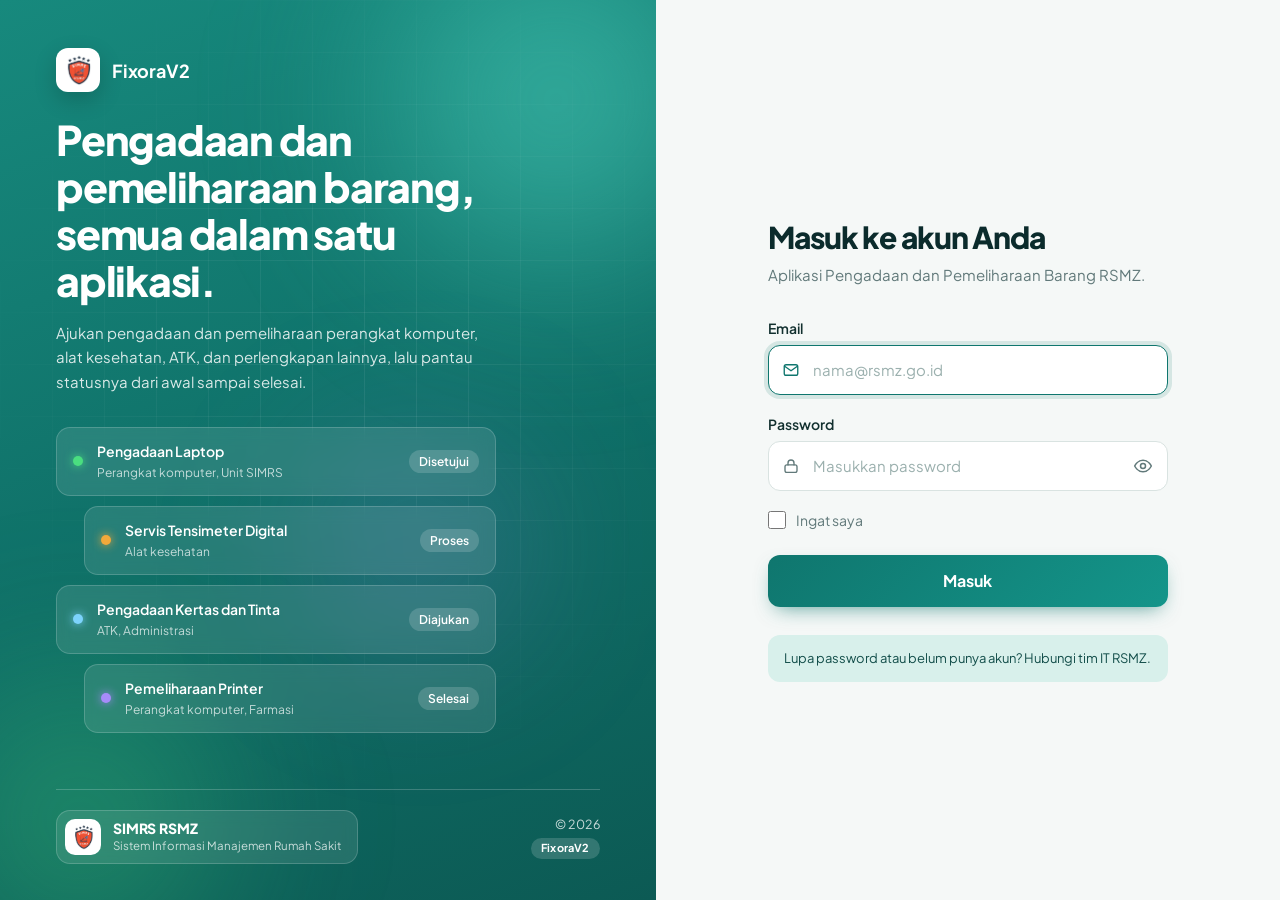
==== projects/fixora.html @ f847ec8a "Update portfolio projects and pages" ====
<!DOCTYPE html>
<html lang="id">
<head>
    <meta charset="UTF-8">
    <meta name="viewport" content="width=device-width, initial-scale=1.0">
    <title>Masuk - FixoraV2</title>
    <!-- Menggunakan gambar placeholder karena gambar asli ada di Laravel -->
    <link rel="icon" href="https://via.placeholder.com/32" type="image/png">
    <link rel="preconnect" href="https://fonts.googleapis.com">
    <link rel="preconnect" href="https://fonts.gstatic.com" crossorigin>
    <link href="https://fonts.googleapis.com/css2?family=Plus+Jakarta+Sans:wght@400;500;600;700;800&display=swap" rel="stylesheet">

    <style>
        :root {
            --ink: #0b2b2c;
            --teal: #0f766e;
            --teal-2: #14958a;
            --teal-dark: #0b5c56;
            --mint: #d8f0eb;
            --paper: #f5f8f7;
            --card: #ffffff;
            --text: #12302f;
            --muted: #61797a;
            --line: #d9e3e1;
            --danger: #c62d3b;
            --amber: #f2a93b;

            --panel-top: #17897d;
            --panel-mid: #0f6f67;
            --panel-bottom: #0c5a54;
        }

        * { box-sizing: border-box; margin: 0; padding: 0; }
        html, body { height: 100%; }

        body {
            font-family: 'Plus Jakarta Sans', system-ui, -apple-system, 'Segoe UI', sans-serif;
            color: var(--text);
            background: var(--paper);
            -webkit-font-smoothing: antialiased;
        }

        .page {
            min-height: 100%;
            display: grid;
            grid-template-columns: 1.05fr 1fr;
        }

        /* ---------- Panel kiri ---------- */
        .brand-panel {
            background: linear-gradient(160deg, var(--panel-top) 0%, var(--panel-mid) 55%, var(--panel-bottom) 100%);
            color: #fff;
            padding: 48px 56px 36px;
            display: flex;
            flex-direction: column;
            justify-content: space-between;
            position: relative;
            overflow: hidden;
        }

        .fx { position: absolute; inset: 0; overflow: hidden; pointer-events: none; z-index: 0; }

        .fx .blob {
            position: absolute;
            border-radius: 50%;
            filter: blur(70px);
            will-change: transform;
        }
        .fx .b1 { width: 520px; height: 520px; right: -160px; top: -160px; background: radial-gradient(circle, rgba(94,234,212,.55), transparent 68%); animation: drift-a 22s ease-in-out infinite; }
        .fx .b2 { width: 440px; height: 440px; left: -140px; bottom: -140px; background: radial-gradient(circle, rgba(74,222,128,.38), transparent 68%); animation: drift-b 28s ease-in-out infinite; }
        .fx .b3 { width: 340px; height: 340px; left: 38%; top: 42%; background: radial-gradient(circle, rgba(167,139,250,.25), transparent 68%); animation: drift-c 34s ease-in-out infinite; }
        @keyframes drift-a { 0%,100%{transform:translate(0,0) scale(1)} 33%{transform:translate(-80px,60px) scale(1.12)} 66%{transform:translate(30px,110px) scale(.94)} }
        @keyframes drift-b { 0%,100%{transform:translate(0,0) scale(1)} 40%{transform:translate(110px,-70px) scale(1.15)} 75%{transform:translate(50px,30px) scale(.92)} }
        @keyframes drift-c { 0%,100%{transform:translate(0,0) scale(1)} 50%{transform:translate(-120px,-50px) scale(1.2)} }

        .fx .grid {
            position: absolute; inset: 0;
            background-image: linear-gradient(rgba(255,255,255,.07) 1px, transparent 1px), linear-gradient(90deg, rgba(255,255,255,.07) 1px, transparent 1px);
            background-size: 52px 52px;
            -webkit-mask-image: radial-gradient(ellipse 80% 65% at 55% 40%, #000 15%, transparent 75%);
                    mask-image: radial-gradient(ellipse 80% 65% at 55% 40%, #000 15%, transparent 75%);
            animation: grid-shift 40s linear infinite;
        }
        @keyframes grid-shift { to { background-position: 52px 52px, 52px 52px; } }

        .fx .sd {
            position: absolute; bottom: -20px; left: var(--x);
            width: var(--s); height: var(--s);
            border-radius: 50%;
            background: var(--c);
            box-shadow: 0 0 14px 2px var(--c);
            opacity: 0;
            animation: rise var(--d) linear var(--delay) infinite;
        }
        @keyframes rise {
            0%   { transform: translate(0,0); opacity: 0; }
            10%  { opacity: .8; }
            50%  { transform: translate(16px,-55vh); }
            90%  { opacity: .6; }
            100% { transform: translate(-12px,-115vh); opacity: 0; }
        }

        .brand, .brand-copy, .brand-foot { position: relative; z-index: 1; }

        .brand { display: flex; align-items: center; gap: 12px; }
        /* Menggunakan logo placeholder karena gambar asli pakai asset Laravel */
        .brand img { width: 44px; height: 44px; object-fit: contain; background: #fff; border-radius: 12px; padding: 5px; box-shadow: 0 8px 22px rgba(0,0,0,.18); }
        .brand span { font-weight: 700; font-size: 18px; letter-spacing: -0.01em; }

        .brand-copy { max-width: 440px; }
        .brand-copy h2 { font-size: clamp(30px, 3.2vw, 42px); line-height: 1.15; font-weight: 800; letter-spacing: -0.03em; }
        .brand-copy p { margin-top: 16px; color: rgba(255,255,255,.84); font-size: 15px; line-height: 1.65; }

        .tickets { margin-top: 32px; display: grid; gap: 10px; }
        .ticket {
            display: flex; align-items: center; gap: 14px;
            background: rgba(255,255,255,.10);
            border: 1px solid rgba(255,255,255,.18);
            border-radius: 14px;
            padding: 14px 16px;
            backdrop-filter: blur(8px);
            -webkit-backdrop-filter: blur(8px);
            animation: ticket-in .65s cubic-bezier(.2,.7,.2,1) both;
            animation-delay: calc(.2s + var(--i) * .09s);
        }
        .ticket .dot { width: 10px; height: 10px; border-radius: 50%; flex: none; box-shadow: 0 0 10px currentColor; }
        .ticket .info { flex: 1; min-width: 0; }
        .ticket .info b { display: block; font-size: 14px; font-weight: 600; }
        .ticket .info small { color: rgba(255,255,255,.72); font-size: 12px; }
        .ticket .badge { font-size: 12px; font-weight: 600; padding: 4px 10px; border-radius: 999px; background: rgba(255,255,255,.16); }
        .ticket:nth-child(even) { margin-left: 28px; }
        @keyframes ticket-in { from { opacity: 0; transform: translateY(14px); } to { opacity: 1; transform: none; } }

        .brand-foot { display: flex; align-items: center; justify-content: space-between; gap: 16px; margin-top: 32px; padding-top: 20px; border-top: 1px solid rgba(255,255,255,.2); }
        .foot-id { display: flex; align-items: center; gap: 12px; padding: 8px 16px 8px 8px; border-radius: 14px; background: rgba(255,255,255,.10); border: 1px solid rgba(255,255,255,.18); backdrop-filter: blur(8px); -webkit-backdrop-filter: blur(8px); }
        .foot-id img { width: 36px; height: 36px; object-fit: contain; background: #fff; border-radius: 10px; padding: 4px; }
        .foot-id strong { display: block; font-size: 14px; font-weight: 800; letter-spacing: -0.01em; line-height: 1.2; }
        .foot-id small { display: block; margin-top: 2px; font-size: 11.5px; color: rgba(255,255,255,.75); line-height: 1.3; }
        .foot-meta { text-align: right; font-size: 12.5px; color: rgba(255,255,255,.78); line-height: 1.5; }
        .foot-meta b { display: inline-block; margin-top: 4px; padding: 2px 10px; border-radius: 999px; font-size: 11px; font-weight: 700; letter-spacing: .02em; color: #fff; background: rgba(255,255,255,.16); }

        /* ---------- Panel kanan ---------- */
        .form-panel { display: flex; flex-direction: column; align-items: center; justify-content: center; padding: 40px 24px; }
        .form-wrap { width: 100%; max-width: 400px; }
        .mobile-brand { display: none; align-items: center; gap: 10px; margin-bottom: 28px; }
        .mobile-brand img { width: 38px; height: 38px; object-fit: contain; }
        .mobile-brand span { font-weight: 800; font-size: 20px; color: var(--ink); }

        .form-wrap h1 { font-size: 30px; font-weight: 800; letter-spacing: -0.03em; color: var(--ink); }
        .form-wrap .lead { margin: 8px 0 32px; color: var(--muted); font-size: 15px; line-height: 1.5; }

        .field { margin-bottom: 20px; }
        .field label { display: block; font-size: 14px; font-weight: 600; margin-bottom: 8px; }

        .control { position: relative; }
        .control > svg.lead-icon { position: absolute; left: 14px; top: 50%; transform: translateY(-50%); width: 18px; height: 18px; color: var(--muted); pointer-events: none; transition: color .2s; }
        .control input { width: 100%; height: 50px; padding: 0 46px 0 44px; font: inherit; font-size: 15px; color: var(--text); background: var(--card); border: 1.5px solid var(--line); border-radius: 12px; transition: border-color .2s, box-shadow .2s; }
        .control input::placeholder { color: #9bb0ae; }
        .control input:hover { border-color: #b9cbc8; }
        .control input:focus { outline: none; border-color: var(--teal); box-shadow: 0 0 0 4px rgba(15,118,110,.14); }
        .control:focus-within > svg.lead-icon { color: var(--teal); }

        .toggle { position: absolute; right: 6px; top: 50%; transform: translateY(-50%); width: 38px; height: 38px; display: grid; place-items: center; background: none; border: none; border-radius: 10px; color: var(--muted); cursor: pointer; }
        .toggle:hover { background: var(--paper); color: var(--text); }
        .toggle:focus-visible { outline: 2px solid var(--teal); }
        .toggle svg { width: 20px; height: 20px; }
        .toggle .eye-off { display: none; }
        .toggle.on .eye { display: none; }
        .toggle.on .eye-off { display: block; }

        .row { display: flex; align-items: center; justify-content: space-between; margin: 4px 0 26px; }
        .check { display: flex; align-items: center; gap: 10px; font-size: 14px; color: var(--muted); cursor: pointer; }
        .check input { width: 18px; height: 18px; accent-color: var(--teal); cursor: pointer; }

        .btn { width: 100%; height: 52px; display: flex; align-items: center; justify-content: center; gap: 10px; font: inherit; font-size: 16px; font-weight: 700; color: #fff; background: linear-gradient(135deg, var(--teal) 0%, var(--teal-2) 100%); border: none; border-radius: 12px; cursor: pointer; transition: filter .2s, transform .1s, box-shadow .2s; box-shadow: 0 8px 20px -8px rgba(15,118,110,.7); }
        .btn:hover { filter: brightness(.94); }
        .btn:active { transform: scale(.985); }
        .btn:focus-visible { outline: 3px solid var(--mint); outline-offset: 2px; }
        .btn:disabled { opacity: .8; cursor: not-allowed; }

        .spinner { width: 18px; height: 18px; display: none; border: 2.5px solid rgba(255,255,255,.4); border-top-color: #fff; border-radius: 50%; animation: spin .7s linear infinite; }
        .btn.loading .spinner { display: block; }
        @keyframes spin { to { transform: rotate(360deg); } }

        .help { margin-top: 28px; padding: 14px 16px; background: var(--mint); border-radius: 12px; font-size: 13px; line-height: 1.5; color: #134e4a; }

        .form-foot { display: none; align-items: center; justify-content: center; gap: 10px; margin-top: 32px; font-size: 12.5px; color: var(--muted); }
        .form-foot img { width: 22px; height: 22px; object-fit: contain; }
        .form-foot b { color: var(--text); font-weight: 700; }

        .form-wrap { animation: rise-in .6s cubic-bezier(.2,.7,.2,1) both; }
        @keyframes rise-in { from { opacity: 0; transform: translateY(16px); } to { opacity: 1; transform: none; } }

        @media (prefers-reduced-motion: reduce) {
            .form-wrap, .ticket, .fx .blob, .fx .grid, .spinner { animation: none; }
            .fx .sd { display: none; }
        }

        @media (max-width: 920px) {
            .page { grid-template-columns: 1fr; }
            .brand-panel { display: none; }
            .mobile-brand { display: flex; }
            .form-panel { justify-content: flex-start; padding-top: 56px; }
            .form-foot { display: flex; }
        }
    </style>
</head>
<body>

<div class="page">
    <!-- Panel kiri -->
    <aside class="brand-panel" aria-hidden="true">
        <div class="fx">
            <span class="blob b1"></span>
            <span class="blob b2"></span>
            <span class="blob b3"></span>
            <span class="grid"></span>
            <span class="sd" style="--x:8%;  --s:6px; --c:#4ade80; --d:26s; --delay:0s"></span>
            <span class="sd" style="--x:24%; --s:8px; --c:#f2a93b; --d:32s; --delay:-9s"></span>
            <span class="sd" style="--x:41%; --s:5px; --c:#7dd3fc; --d:28s; --delay:-17s"></span>
            <span class="sd" style="--x:58%; --s:7px; --c:#a78bfa; --d:36s; --delay:-4s"></span>
            <span class="sd" style="--x:73%; --s:6px; --c:#4ade80; --d:30s; --delay:-21s"></span>
            <span class="sd" style="--x:90%; --s:8px; --c:#7dd3fc; --d:34s; --delay:-12s"></span>
        </div>

        <div class="brand">
            <!-- Logo diganti placeholder karena asset Laravel tidak terbaca di HTML statis -->
            <img src="../images/simrs.png" alt="Logo">
            <span>FixoraV2</span>
        </div>

        <div class="brand-copy">
            <h2>Pengadaan dan pemeliharaan barang, semua dalam satu aplikasi.</h2>
            <p>Ajukan pengadaan dan pemeliharaan perangkat komputer, alat kesehatan, ATK, dan perlengkapan lainnya, lalu pantau statusnya dari awal sampai selesai.</p>

            <div class="tickets">
                <div class="ticket" style="--i:0">
                    <span class="dot" style="background:#4ade80;color:#4ade80"></span>
                    <div class="info"><b>Pengadaan Laptop</b><small>Perangkat komputer, Unit SIMRS</small></div>
                    <span class="badge">Disetujui</span>
                </div>
                <div class="ticket" style="--i:1">
                    <span class="dot" style="background:var(--amber);color:var(--amber)"></span>
                    <div class="info"><b>Servis Tensimeter Digital</b><small>Alat kesehatan</small></div>
                    <span class="badge">Proses</span>
                </div>
                <div class="ticket" style="--i:2">
                    <span class="dot" style="background:#7dd3fc;color:#7dd3fc"></span>
                    <div class="info"><b>Pengadaan Kertas dan Tinta</b><small>ATK, Administrasi</small></div>
                    <span class="badge">Diajukan</span>
                </div>
                <div class="ticket" style="--i:3">
                    <span class="dot" style="background:#a78bfa;color:#a78bfa"></span>
                    <div class="info"><b>Pemeliharaan Printer</b><small>Perangkat komputer, Farmasi</small></div>
                    <span class="badge">Selesai</span>
                </div>
            </div>
        </div>

        <div class="brand-foot">
            <div class="foot-id">
                <img src="../images/simrs.png" alt="Logo">
                <div>
                    <strong>SIMRS RSMZ</strong>
                    <small>Sistem Informasi Manajemen Rumah Sakit</small>
                </div>
            </div>
            <div class="foot-meta">
                © 2026<br>
                <b>FixoraV2</b>
            </div>
        </div>
    </aside>

    <!-- Panel kanan -->
    <main class="form-panel">
        <div class="form-wrap">
            <div class="mobile-brand">
                <img src="../images/simrs.png" alt="Logo RSMZ">
                <span>FixoraV2</span>
            </div>

            <h1>Masuk ke akun Anda</h1>
            <p class="lead">Aplikasi Pengadaan dan Pemeliharaan Barang RSMZ.</p>

            <!-- Action dikosongkan karena ini HTML statis, tidak ada backend PHP -->
            <form method="POST" action="pemohon/dashboard.html" id="loginForm">
                <div class="field">
                    <label for="email">Email</label>
                    <div class="control">
                        <svg class="lead-icon" viewBox="0 0 24 24" fill="none" stroke="currentColor" stroke-width="1.8" stroke-linecap="round" stroke-linejoin="round"><rect x="3" y="5" width="18" height="14" rx="2.5"/><path d="m3.5 7 8.5 6 8.5-6"/></svg>
                        <input type="email" id="email" name="email" placeholder="nama@rsmz.go.id" autocomplete="username" required autofocus>
                    </div>
                </div>

                <div class="field">
                    <label for="password">Password</label>
                    <div class="control">
                        <svg class="lead-icon" viewBox="0 0 24 24" fill="none" stroke="currentColor" stroke-width="1.8" stroke-linecap="round" stroke-linejoin="round"><rect x="4" y="10.5" width="16" height="10" rx="2.5"/><path d="M8 10.5V8a4 4 0 0 1 8 0v2.5"/></svg>
                        <input type="password" id="password" name="password" placeholder="Masukkan password" autocomplete="current-password" required>
                        <button type="button" class="toggle" id="toggleBtn" aria-label="Tampilkan password">
                            <svg class="eye" viewBox="0 0 24 24" fill="none" stroke="currentColor" stroke-width="1.8" stroke-linecap="round" stroke-linejoin="round"><path d="M2 12s3.6-7 10-7 10 7 10 7-3.6 7-10 7S2 12 2 12Z"/><circle cx="12" cy="12" r="3"/></svg>
                            <svg class="eye-off" viewBox="0 0 24 24" fill="none" stroke="currentColor" stroke-width="1.8" stroke-linecap="round" stroke-linejoin="round"><path d="M3 3l18 18"/><path d="M10.6 5.1A10 10 0 0 1 12 5c6.4 0 10 7 10 7a17 17 0 0 1-3.2 4M6.5 6.6A17 17 0 0 0 2 12s3.6 7 10 7a9.8 9.8 0 0 0 4.2-.9"/><path d="M9.9 9.9a3 3 0 0 0 4.2 4.2"/></svg>
                        </button>
                    </div>
                </div>

                <div class="row">
                    <label class="check">
                        <input type="checkbox" name="remember">
                        Ingat saya
                    </label>
                </div>

                <button type="submit" class="btn" id="loginBtn">
                    <span class="spinner" aria-hidden="true"></span>
                    <span id="btnText">Masuk</span>
                </button>
            </form>

            <p class="help">Lupa password atau belum punya akun? Hubungi tim IT RSMZ.</p>
        </div>

        <div class="form-foot">
            <img src="../images/simrs.png" alt="">
            <span><b>SIMRS RSMZ</b> © 2026</span>
        </div>
    </main>
</div>

<script>
    // Tampilkan / sembunyikan password
    const passInput = document.getElementById('password');
    const toggleBtn = document.getElementById('toggleBtn');

    toggleBtn.addEventListener('click', function () {
        const show = passInput.type === 'password';
        passInput.type = show ? 'text' : 'password';
        toggleBtn.classList.toggle('on', show);
        toggleBtn.setAttribute('aria-label', show ? 'Sembunyikan password' : 'Tampilkan password');
    });

    // LOGIKA LOGIN (Email & Password Hardcoded)
    document.getElementById('loginForm').addEventListener('submit', function (e) {
        e.preventDefault(); // Tahan form agar tidak reload
        
        // 1. Ambil nilai input
        const email = document.getElementById('email').value.toLowerCase().trim();
        const password = document.getElementById('password').value;
        
        const btn = document.getElementById('loginBtn');
        const btnText = document.getElementById('btnText');
        
        // 2. Tampilkan Loading
        btn.classList.add('loading');
        btn.disabled = true;
        btnText.textContent = 'Memeriksa...';
        
        // 3. Proses Validasi (Simulasi Jeda 1 detik)
        setTimeout(() => {
            
            // Cek apakah email dan password cocok
            if (email === 'pemohon@test.com' && password === 'test') {
                // Sukses Pemohon
                window.location.href = 'pemohon/dashboard.html';
                
            } else if (email === 'penerima@test.com' && password === 'test') {
                // Sukses Penerima
                window.location.href = 'penerima/dashboard.html';
                
            } else {
                // Gagal Login
                btn.classList.remove('loading');
                btn.disabled = false;
                btnText.textContent = 'Masuk';
                
                // Tampilkan pesan error
                alert('❌ Email atau Password salah!\n\nGunakan:\n1. pemohon@test.com / test\n2. penerima@test.com / test');
            }
            
        }, 1000); // Jeda 1 detik
    });
</script>

<!-- <script>
    // Tampilkan / sembunyikan password
    const passInput = document.getElementById('password');
    const toggleBtn = document.getElementById('toggleBtn');

    toggleBtn.addEventListener('click', function () {
        const show = passInput.type === 'password';
        passInput.type = show ? 'text' : 'password';
        toggleBtn.classList.toggle('on', show);
        toggleBtn.setAttribute('aria-label', show ? 'Sembunyikan password' : 'Tampilkan password');
    });

    // Status loading saat submit (hanya simulasi visual)
    document.getElementById('loginForm').addEventListener('submit', function (e) {
        e.preventDefault(); // Mencegah reload halaman karena tidak ada backend
        const btn = document.getElementById('loginBtn');
        btn.classList.add('loading');
        btn.disabled = true;
        document.getElementById('btnText').textContent = 'Memproses...';
        
        // Simulasi selesai setelah 2 detik
        setTimeout(() => {
            btn.classList.remove('loading');
            btn.disabled = false;
            document.getElementById('btnText').textContent = 'Masuk';
            alert('Ini adalah tampilan statis. Tombol login tidak berfungsi karena tidak ada backend.');
        }, 2000);
    });
</script> -->

</body>
</html>
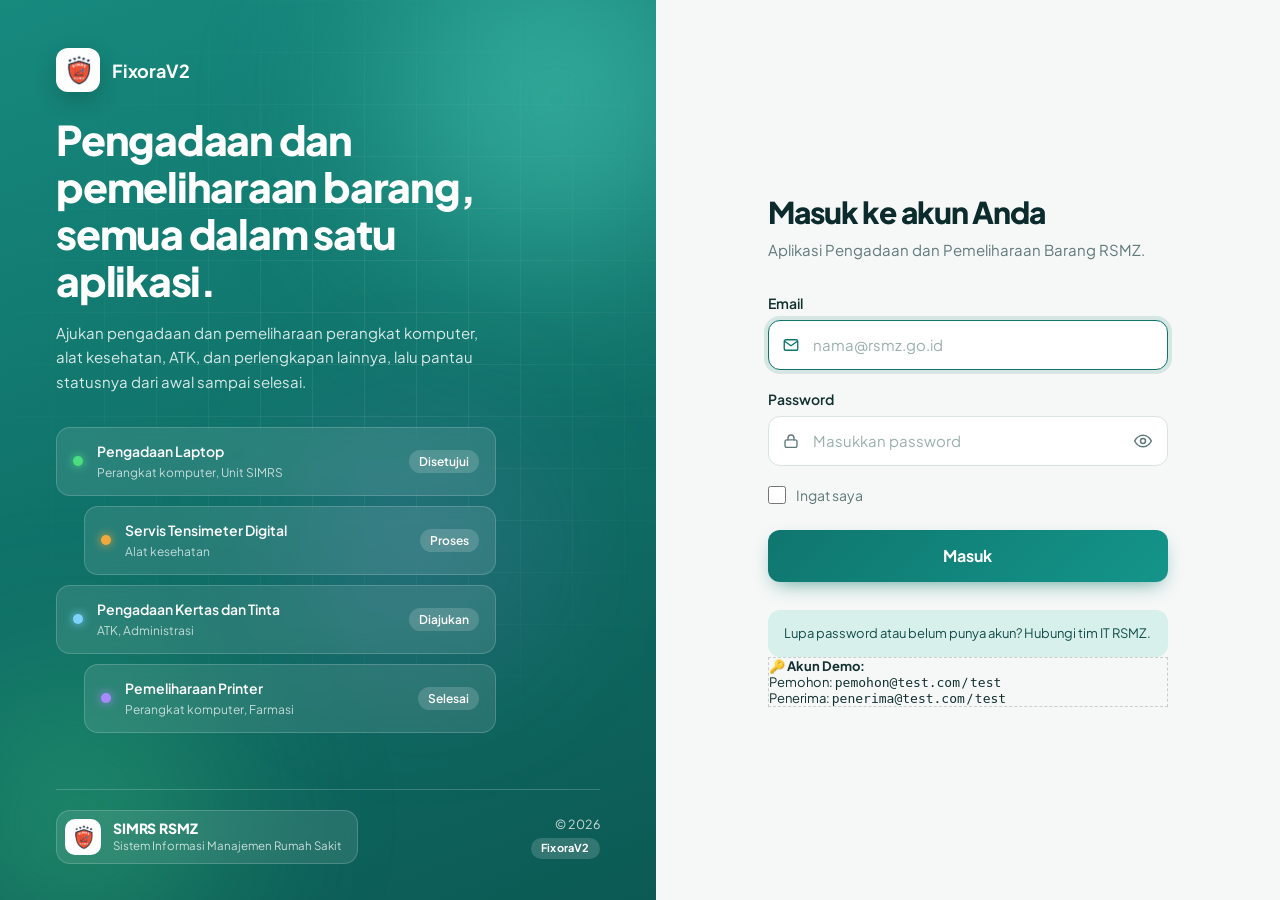
==== commit d38f6507: "Save latest portfolio changes" ====
--- a/projects/fixora.html
+++ b/projects/fixora.html
@@ -5,7 +5,7 @@
     <meta name="viewport" content="width=device-width, initial-scale=1.0">
     <title>Masuk - FixoraV2</title>
     <!-- Menggunakan gambar placeholder karena gambar asli ada di Laravel -->
-    <link rel="icon" href="https://via.placeholder.com/32" type="image/png">
+    <link rel="icon" href="../../images/simrs.png" type="image/png">
     <link rel="preconnect" href="https://fonts.googleapis.com">
     <link rel="preconnect" href="https://fonts.gstatic.com" crossorigin>
     <link href="https://fonts.googleapis.com/css2?family=Plus+Jakarta+Sans:wght@400;500;600;700;800&display=swap" rel="stylesheet">
@@ -103,7 +103,6 @@
         .brand, .brand-copy, .brand-foot { position: relative; z-index: 1; }
 
         .brand { display: flex; align-items: center; gap: 12px; }
-        /* Menggunakan logo placeholder karena gambar asli pakai asset Laravel */
         .brand img { width: 44px; height: 44px; object-fit: contain; background: #fff; border-radius: 12px; padding: 5px; box-shadow: 0 8px 22px rgba(0,0,0,.18); }
         .brand span { font-weight: 700; font-size: 18px; letter-spacing: -0.01em; }
 
@@ -224,8 +223,7 @@
         </div>
 
         <div class="brand">
-            <!-- Logo diganti placeholder karena asset Laravel tidak terbaca di HTML statis -->
-            <img src="../images/simrs.png" alt="Logo">
+            <img src="../../images/simrs.png" alt="Logo" onerror="this.src='https://via.placeholder.com/44/ffffff/0f766e?text=L'">
             <span>FixoraV2</span>
         </div>
 
@@ -259,7 +257,7 @@
 
         <div class="brand-foot">
             <div class="foot-id">
-                <img src="../images/simrs.png" alt="Logo">
+                <img src="../../images/simrs.png" alt="Logo" onerror="this.src='https://via.placeholder.com/36/ffffff/0f766e?text=L'">
                 <div>
                     <strong>SIMRS RSMZ</strong>
                     <small>Sistem Informasi Manajemen Rumah Sakit</small>
@@ -276,15 +274,15 @@
     <main class="form-panel">
         <div class="form-wrap">
             <div class="mobile-brand">
-                <img src="../images/simrs.png" alt="Logo RSMZ">
+                <img src="../../images/simrs.png" alt="Logo RSMZ" onerror="this.src='https://via.placeholder.com/38/ffffff/0f766e?text=L'">
                 <span>FixoraV2</span>
             </div>
 
             <h1>Masuk ke akun Anda</h1>
             <p class="lead">Aplikasi Pengadaan dan Pemeliharaan Barang RSMZ.</p>
 
-            <!-- Action dikosongkan karena ini HTML statis, tidak ada backend PHP -->
-            <form method="POST" action="pemohon/dashboard.html" id="loginForm">
+            <!-- Form Action dikosongkan karena ini HTML statis -->
+            <form action="#" id="loginForm">
                 <div class="field">
                     <label for="email">Email</label>
                     <div class="control">
@@ -319,10 +317,17 @@
             </form>
 
             <p class="help">Lupa password atau belum punya akun? Hubungi tim IT RSMZ.</p>
+
+            <!-- Kotak Info Demo (Opsional) -->
+            <div class="mt-4 p-3 bg-light rounded-3 text-center" style="font-size: 13px; border: 1px dashed #ccc;">
+                <strong>🔑 Akun Demo:</strong><br>
+                <span class="text-muted">Pemohon:</span> <code>pemohon@test.com</code> / <code>test</code><br>
+                <span class="text-muted">Penerima:</span> <code>penerima@test.com</code> / <code>test</code>
+            </div>
         </div>
 
         <div class="form-foot">
-            <img src="../images/simrs.png" alt="">
+            <img src="../../images/simrs.png" alt="" onerror="this.style.display='none'">
             <span><b>SIMRS RSMZ</b> © 2026</span>
         </div>
     </main>
@@ -382,35 +387,5 @@
     });
 </script>
 
-<!-- <script>
-    // Tampilkan / sembunyikan password
-    const passInput = document.getElementById('password');
-    const toggleBtn = document.getElementById('toggleBtn');
-
-    toggleBtn.addEventListener('click', function () {
-        const show = passInput.type === 'password';
-        passInput.type = show ? 'text' : 'password';
-        toggleBtn.classList.toggle('on', show);
-        toggleBtn.setAttribute('aria-label', show ? 'Sembunyikan password' : 'Tampilkan password');
-    });
-
-    // Status loading saat submit (hanya simulasi visual)
-    document.getElementById('loginForm').addEventListener('submit', function (e) {
-        e.preventDefault(); // Mencegah reload halaman karena tidak ada backend
-        const btn = document.getElementById('loginBtn');
-        btn.classList.add('loading');
-        btn.disabled = true;
-        document.getElementById('btnText').textContent = 'Memproses...';
-        
-        // Simulasi selesai setelah 2 detik
-        setTimeout(() => {
-            btn.classList.remove('loading');
-            btn.disabled = false;
-            document.getElementById('btnText').textContent = 'Masuk';
-            alert('Ini adalah tampilan statis. Tombol login tidak berfungsi karena tidak ada backend.');
-        }, 2000);
-    });
-</script> -->
-
 </body>
 </html>
